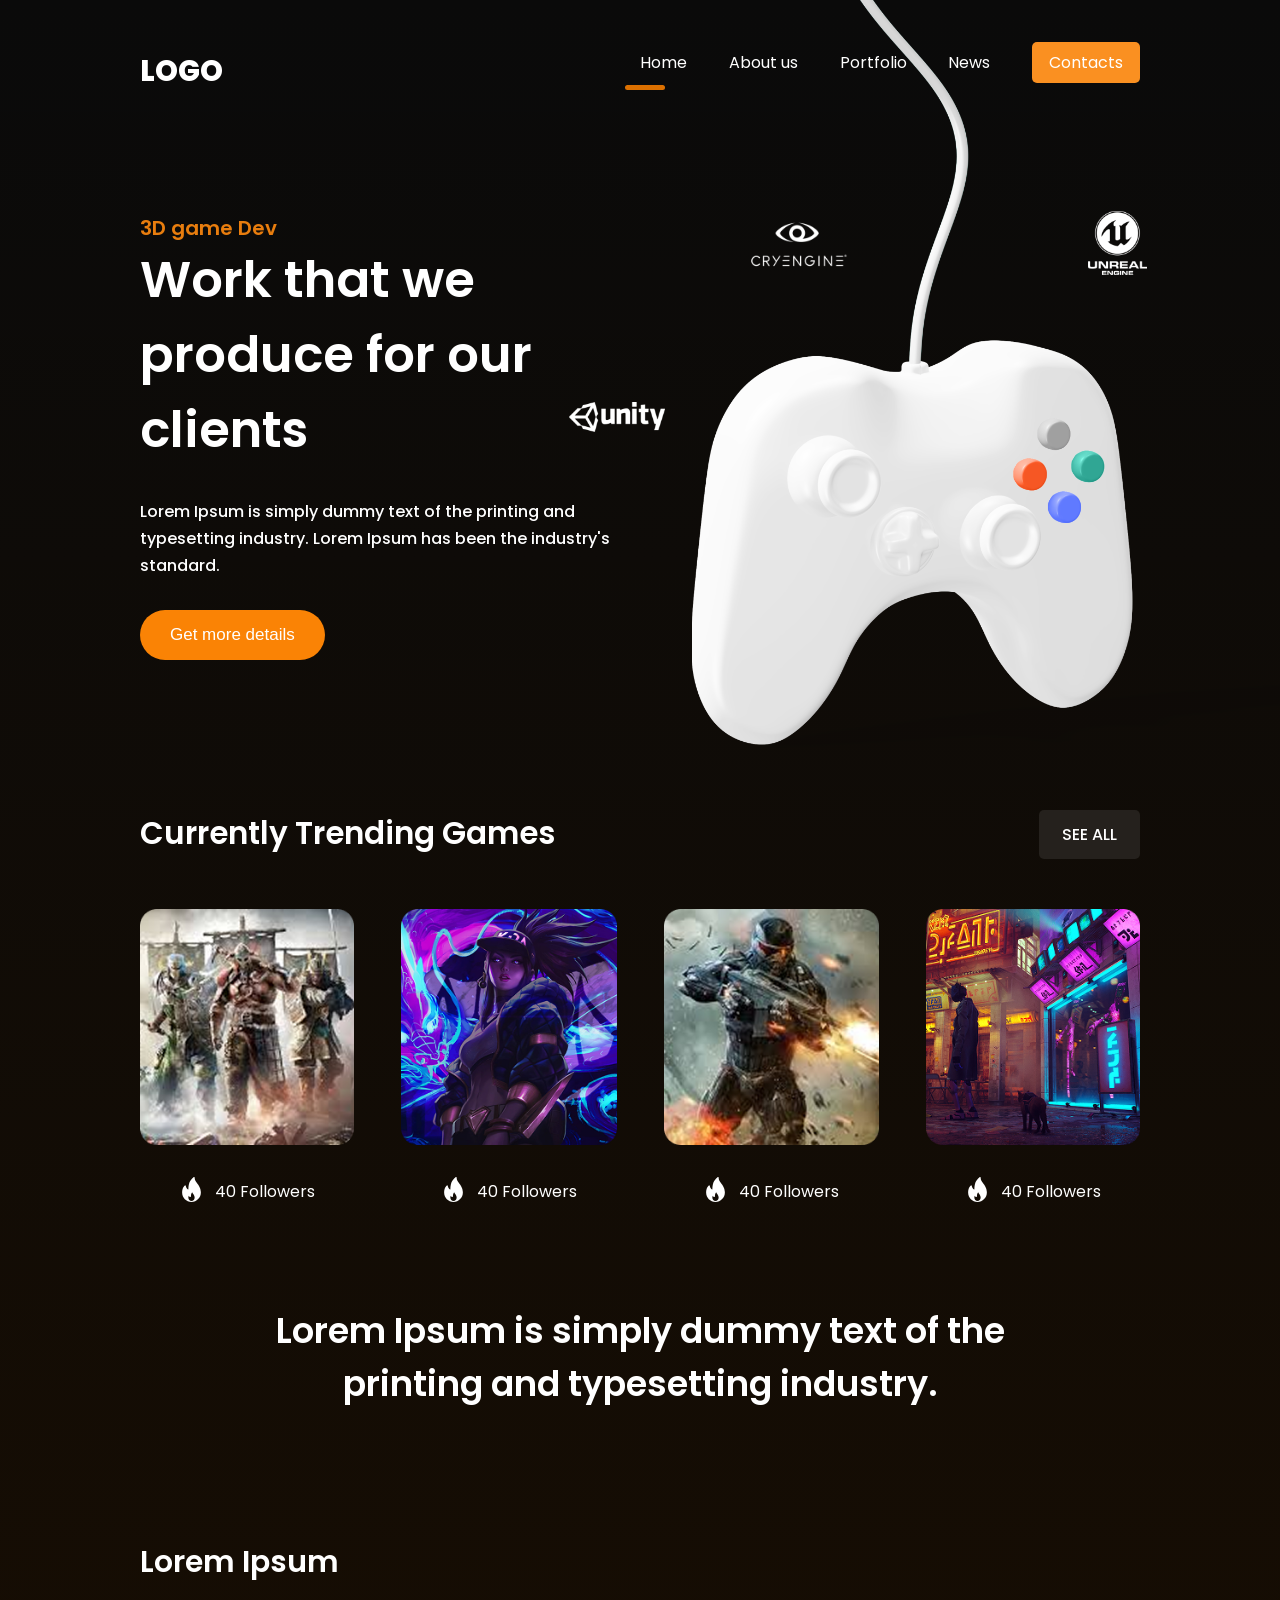
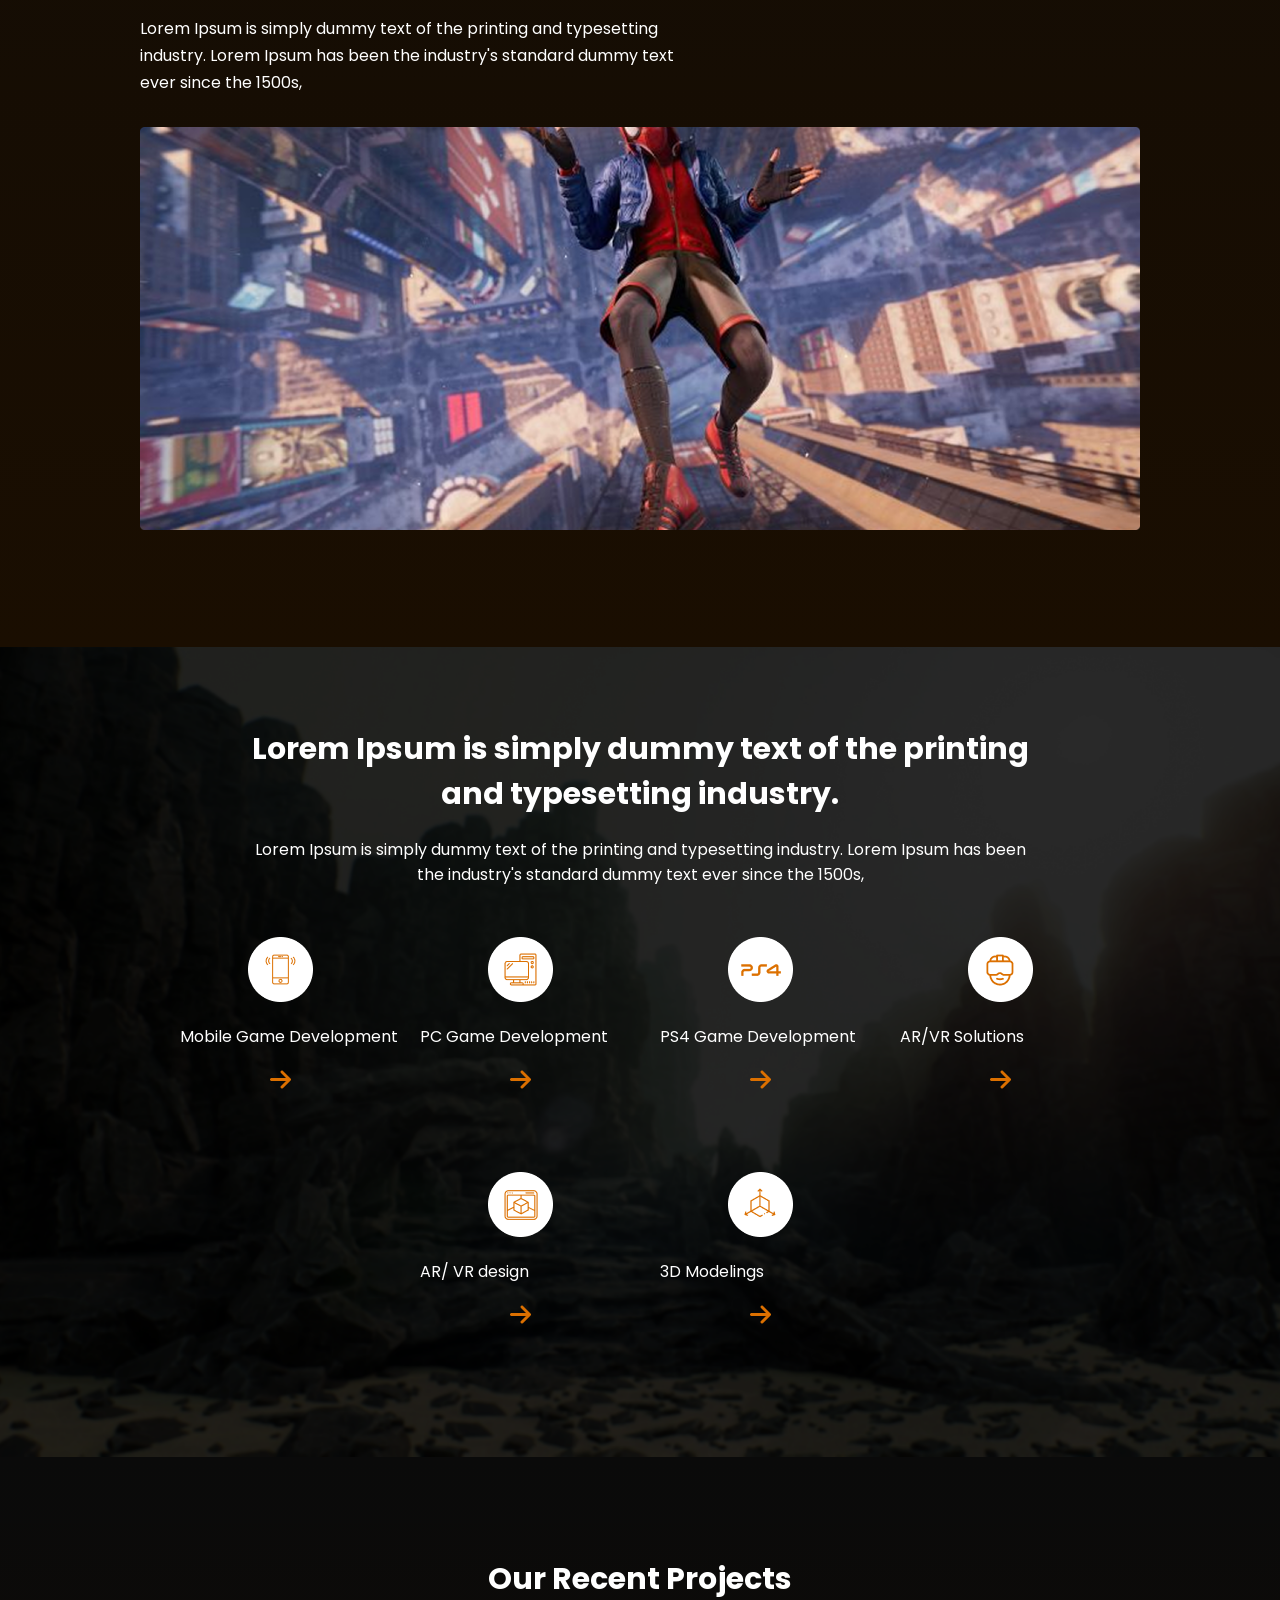
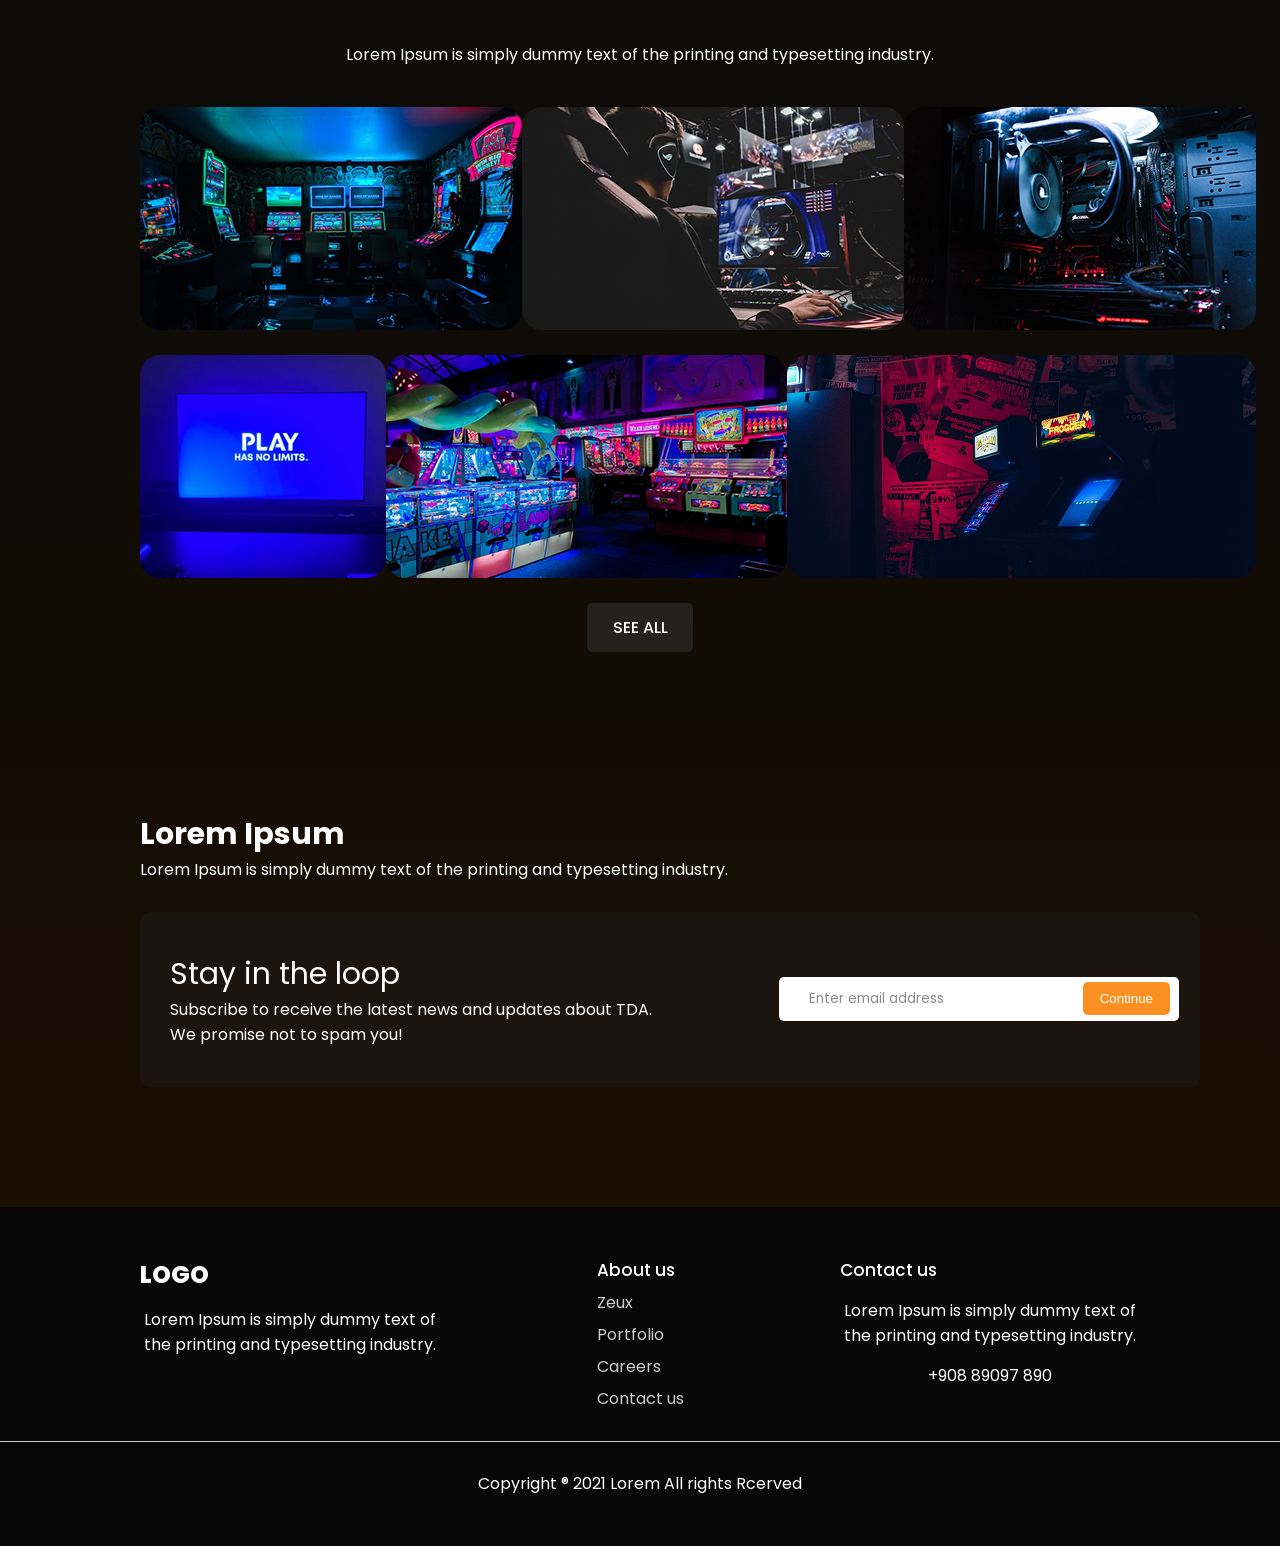
==== index.html @ df9c2403 "first commit" ====
<!DOCTYPE html>
<html lang="en">
<head>
    <meta charset="UTF-8">
    <meta name="viewport" content="width=device-width, initial-scale=1.0">
    <title>Game Website</title>
    <!-- В следующей строке нужна точка для подключения картинки (я её убрал, оказалось можно и без неёй)-->
    <link rel="stylesheet" href="css/main.css">
</head>

<body>
    <div class="wrapper">
        <header class="container">
            <span class="logo">logo</span>
            <nav>
                <ul>
                    <li class="active"><a href="/">Home</a></li>
                    <li><a href="/about.html">About us</a></li>
                    <li><a href="#">Portfolio</a></li>
                    <li><a href="#">News</a></li>
                    <li class="btn"><a href="#">Contacts</a></li>
                </ul>
            </nav>
        </header>

        <div class="hero container">
            <div class="hero--info">
                <h2>3D game Dev</h2>
                <h1>Work that we produce for our clients</h1>
                <p>Lorem Ipsum is simply dummy text of the printing 
                    and typesetting industry. Lorem Ipsum has been 
                    the industry's standard.</p>
                <button class="btn">Get more details</button>
            </div>
            <img src="img/joystick.svg" alt="">
        </div>

        <div class="container trending">
            <a href="#" class="see-all">SEE ALL</a>
            <h3>Currently Trending Games</h3>

            <div class="games">
                <div class="block">
                    <img src="img/game1.png" alt="">
                    <span><img src="img/fire.svg" alt=""> 40 Followers</span>
                </div>
                <div class="block">
                    <img src="img/game2.png" alt="">
                    <span><img src="img/fire.svg" alt=""> 40 Followers</span>
                </div>
                <div class="block">
                    <img src="img/game3.png" alt="">
                    <span><img src="img/fire.svg" alt=""> 40 Followers</span>
                </div>
                <div class="block">
                    <img src="img/game4.png" alt="">
                    <span><img src="img/fire.svg" alt=""> 40 Followers</span>
                </div>
            </div>
        </div>

        <div class="container big-text">
            <p>Lorem Ipsum is simply dummy text of the printing and typesetting industry.</p>
        </div>

        <div class="container banner">
            <h3>Lorem Ipsum</h3>
            <p>Lorem Ipsum is simply dummy text of the printing and typesetting industry. Lorem Ipsum has been the industry's standard dummy text ever since the 1500s,</p>
            <img src="img/banner.png" alt="">
        </div>
    </div>

    <div class="features">
        <div class="container">
            <h3>Lorem Ipsum is simply dummy text of the printing and typesetting industry.</h3>
            <p>Lorem Ipsum is simply dummy text of the printing and typesetting industry. Lorem Ipsum has been the industry's standard dummy text ever since the 1500s,</p>
            <div class="info">
                <div class="block">
                    <img src="img/feature1.png" alt="">
                    <p>Mobile Game Development</p>
                    <img src="img/arrow.png" alt="">
                </div>
                <div class="block">
                    <img src="img/feature2.png" alt="">
                    <p>PC Game Development</p>
                    <img src="img/arrow.png" alt="">
                </div>
                <div class="block">
                    <img src="img/feature3.png" alt="">
                    <p>PS4 Game Development</p>
                    <img src="img/arrow.png" alt="">
                </div>
                <div class="block">
                    <img src="img/feature4.png" alt="">
                    <p>AR/VR Solutions</p>
                    <img src="img/arrow.png" alt="">
                </div>
                <div class="block">
                    <img src="img/feature5.png" alt="">
                    <p>AR/ VR design</p>
                    <img src="img/arrow.png" alt="">
                </div>
                <div class="block">
                    <img src="img/feature6.png" alt="">
                    <p>3D Modelings</p>
                    <img src="img/arrow.png" alt="">
                </div>
            </div>
        </div>
    </div>

    <div class="wrapper">
        <div class="container projects">
            <h3>Our Recent Projects</h3>
            <p>Lorem Ipsum is simply dummy text of the printing and typesetting industry. </p>
            <div class="images">
                <img src="img/images1.png" alt="">
                <img src="img/images2.png" alt="">
                <img src="img/images3.png" alt="">
            </div>
            <div class="images">
                <img src="img/images4.png" alt="">
                <img src="img/images5.png" alt="">
                <img src="img/images6.png" alt="">
            </div>
            <a href="" class="see-all">SEE ALL</a>
        </div>

        <div class="container email">
            <h3>Lorem Ipsum</h3>
            <p>Lorem Ipsum is simply dummy text of the printing and typesetting industry. </p>
            <div class="block">
                <div>
                    <h4>Stay in the loop</h4>
                    <p>Subscribe to receive the latest news and updates about TDA.
                        We promise not to spam you! </p>
                </div>
                <div>
                    <input type="email" placeholder="Enter email address">
                    <button>Continue</button>
                </div>
            </div>
        </div>
    </div>

    <footer>
        <div class="blocks container">
            <div>
                <span class="logo">LOGO</span>
                <p>Lorem Ipsum is simply dummy text of the printing and typesetting industry. </p>
            </div>
            <div>
                <h4>About us</h4>
                <ul>
                    <li>Zeux</li>
                    <li>Portfolio</li>
                    <li>Careers</li>
                    <li>Contact us</li>
                </ul>
            </div>
            <div>
                <h4>Contact us</h4>
                <p>Lorem Ipsum is simply dummy text of the printing and typesetting industry. </p>
                <p>+908 89097 890</p>
            </div>
        </div>
        <hr>
        <p>Copyright ® 2021 Lorem All rights Rcerved</p>
    </footer>
</body>
</html>
---- css/main.css ----
@import url('https://fonts.googleapis.com/css2?family=Poppins:wght@400;500;700;800&display=swap');

* {
    margin: 0;
    padding: 0;
}

body {
    font-family: "Poppins", sans-serif;
    font-weight: 400;
    color: #fff;
    font-size: 16px;
}

a {
    text-decoration: none;
}

img {
    max-width: 100%;
}

.wrapper {
    background: linear-gradient(180deg,rgba(0, 0, 0, 0.96) 0%, rgba(26, 14, 1, 1) 100%);
    width: 100%;
    overflow-x: hidden;
}

.container {
    width: 1000px;
    margin: 0 auto;
}

header {
    padding: 50px 0;
}

header .logo {
    text-transform: uppercase;
    font-size: 29px;
    font-weight: 800;
}

header nav{
    float: right;
    width: 50%;
}

header nav ul {
    list-style: none;
    display: flex;
    justify-content: space-between;
    z-index: 2;
    position: relative;
}

header nav ul li {
    display: inline-block;
}

header nav ul li a {
    color: #fff;
}

header nav ul li.active::after {
    content: '';
    display: block;
    width: 40px;
    height: 5px;
    background: #DC7000;
    border-radius: 10px;
    position: relative;
    top: 10px;
    left: -15px;
}

header nav ul li:not(.active):not(.btn) a:hover {
    border-bottom: 5px solid #DC7000;
}

header nav ul li.btn a, .email .block button {
    background: #FA9021;
    padding: 9px 17px;
    border-radius: 5px;
    transition: all 500ms ease;
}

header nav ul li.btn a:hover, .email .block button:hover {
    background: #a02604;
}

.hero {
    padding-bottom: 100px;
    position: relative;
    z-index: 1;
}

.hero--info {
    width: 530px;
    padding-top: 70px;
}

.hero--info h2 {
    font-weight: 600;
    color:#E87D0E;
    font-size: 20px;
}

.hero--info h1 {
    font-weight: 600;
    font-size: 50px;
}

.hero--info p {
    font-weight: 500;
    line-height: 170%;
    margin: 30px 0;
}

.hero--info .btn, .hero--about .info .btn {
    background: #FA8305;
    color: #fff;
    border-radius: 50px;
    padding: 15px 30px;
    border: 0;
    transition: all 500ms ease;
    font-size: 17px;
}

.hero--info .btn:hover, .hero--about .info .btn:hover {
    cursor: pointer;
    transform: scale(1.1);
    /* background: #a02604; */
}

/* Не получилось расположить джойстик, как нужно */
.hero img {
    position: absolute;
    top: -150px;
    right: -220px;
    /* height: 750px; */
    /* width: 450px; */
}

/* Секция с играми */
.trending {
    padding-top: 50px;
}

.trending h3 {
    font-weight: 600;
    font-size: 31px;
}

.trending .see-all, .projects .see-all {
    background: #25211D;
    color: #fff;
    font-weight: 500;
    /* font-size: 20px; */
    border-radius: 5px;
    /* margin: 20px 10px; */
    padding: 12px 23px;
    float: right;
    display: block;
    transition: all 500ms ease;
}

.trending .see-all:hover, .projects .see-all:hover {
    transform: scale(1.1);
}

.trending .games {
    display: flex;
    justify-content: space-between;
    width: 100%;
    padding: 50px 0;
}

.trending .games .block:not(:first-of-type) {
    margin-left: 47px;
}

.trending .games span {
    display: block;
    text-align: center;
    margin-top: 20px;
}

.trending .games span img {
    position: relative;
    top: 5px;
    margin-right: 7px;
}

.big-text {
    padding: 50px 0;
    font-size: 35px;
    font-weight: 600;
    text-align: center;
    width: 800px;
}

.banner {
    padding: 80px 0;
}

.banner h3 {
    font-size: 30px;
    font-weight: 600;
    margin-bottom: 30px;
}

.banner p {
    line-height: 170%;
    margin-bottom: 30px;
    width: 550px;
    /* font-size: 16px; */
    /* font-weight: 400; */
}

.banner img {
    width: 100%;
    margin-bottom: 30px;
}

/* Секция с изображением */

.features {
    /* Ниже возникли трудности с подключением картинки */
    /* Также в background не смог подключить 'fixed' (фоновая картинка исчезает) */
    background: url('../img/fon.png') no-repeat center center;
    background-size: cover;
    padding: 80px 0;
}

.features h3,
.features p {
    margin-bottom: 20px;
    text-align: center;
    width: 800px;
    margin-left: auto;
    margin-right: auto;
}

.features h3 {
    font-size: 30px;
    font-weight: 700;
}

.features .info {
    display: flex;
    justify-content: center;
    flex-wrap: wrap;
}

.features .info .block {
    /* display: block; */
    text-align: center;
    width: 20%;
    margin: 30px 2%;
}

/* Не получается выравнять надписи ровно под картинками. Блок кода, что идёт дальше, просто мои догадки */
/* ---------------------------------- */
.features .info .block p {
    text-align: justify;
}
/* ---------------------------------- */

.features .info .block img {
    margin-bottom: 15px;
}

.projects {
    padding: 100px 0%;
}

.projects h3 {
    font-size: 30px;
    text-align: center;
    /* font-weight: 700; */
}

.projects p {
    margin: 40px 0;
    text-align: center;
    /* font-size: 14px; */
    /* width: 497px; */
}

/* Изображения расставлены не ровно по центру, относительно вертикальной оси + отступы между ними не соблюдены */
.projects .images {
    display: flex;
    justify-content: space-around;
    margin-bottom: 25px;
    /* align-items: center; */
}

.projects .see-all {
    float: none;
    width: 60px;
    text-align: center;
    margin: 0 auto;
}

/* Нижняя часть */
.email {
    padding-bottom: 120px;
}

.email h3 {
    margin-top: 60px;
    font-size: 30px;
    /* margin-bottom: 20px; */
}

/* Можно прописать стили для нижнего текста */
/* ----------------------------- */
/* .email p {
    font-size: 16px;
    margin-bottom: 50px;
} */
/* ----------------------------- */

.email .block {
    background: #1C140F;
    margin-top: 30px;
    border-radius: 10px;
    padding: 40px 3%;
    width: 94%;
    display: flex;
    justify-content: space-between;
    align-items: center;
    /* Следующю строчку добавил я, чтобы плейсхолдер не вылезал за поля */
    width: 1000px;
}

.email .block h4 {
    font-size: 30px;
    font-weight: 400;
}

.email .block p {
    width: 500px;
}

.email .block input {
    background: #fff;
    outline: none;
    border: 0;
    border-radius: 5px;
    width: 250px;
    font-family: "Poppins", sans-serif;
    font-weight: 400;
    padding: 12px 30px;
    position: relative;
    right: -100px;
    z-index: 1;
    padding-right: 120px;
}

.email .block input::placeholder {
    color: #898989
}

.email .block button {
    cursor: pointer;
    border: 0;
    padding: 13px, 17px;
    position: relative;
    z-index: 2;
    color: #fff;
}

/* Страница про нас */
.hero--about {
    position: relative;
}

.hero--about .info {
    width: 500px;
    padding: 250px 0;
}

.hero--about .info h1 {
    margin-bottom: 15px;
    font-size: 30px;
    width: 425px;
}

.hero--about .info p {
    font-size: 15px;
    width: 414px;
    margin-bottom: 40px;
}

.hero--about img {
    position: absolute;
    right: -300px;
    top: 0;
}

.work {
    padding: 80px 0;
}

.work h2 {
    font-size: 25px;
    margin-bottom: 40px;
}

.work .blocks {
    display: flex;
    justify-content: space-between;
}

.work .blocks .block {
    width: 25%;
    background: #1C140F;
    padding: 50px 35px;
    border-radius: 10px;
    margin-bottom: 100px;
}

.work .blocks .block h3 {
    font-size: 20px;
    margin: 20px 0;
}

.work .blocks .block p {
    font-size: 14px;
}

.work .blocks .block .badge {
    border-radius: 7px;
    padding: 7px 12px;
    font-size: 14px;
    margin-bottom: 20px;
}

.work .blocks .block .badge.purple {
    background: #560F67;
}

.work .blocks .block .badge.brown {
    background: #31190D;
}

.work .blocks .block .badge.green {
    background: #192A1D;
}

/* Footer */
footer {
    background: #070707;
    padding: 50px 0;
    /* width: 100%; */
}

footer .blocks {
    display: flex;
    justify-content: space-between;
}

footer .blocks .logo {
    font-size: 24px;
    font-weight: 800;
}

footer .blocks p {
    width: 300px;
    margin: 15px 0;
}

footer .blocks h4 {
    font-size: 17px;
    font-weight: 500;
}

footer .blocks ul {
    list-style: none;
}

footer .blocks ul li {
    margin-top: 7px;
    opacity: 0.8;
}

footer hr {
    margin: 30px 0;
    border: 0;
    height: 0.6px;
    background: #ccc;
}

footer p {
    text-align: center;
}
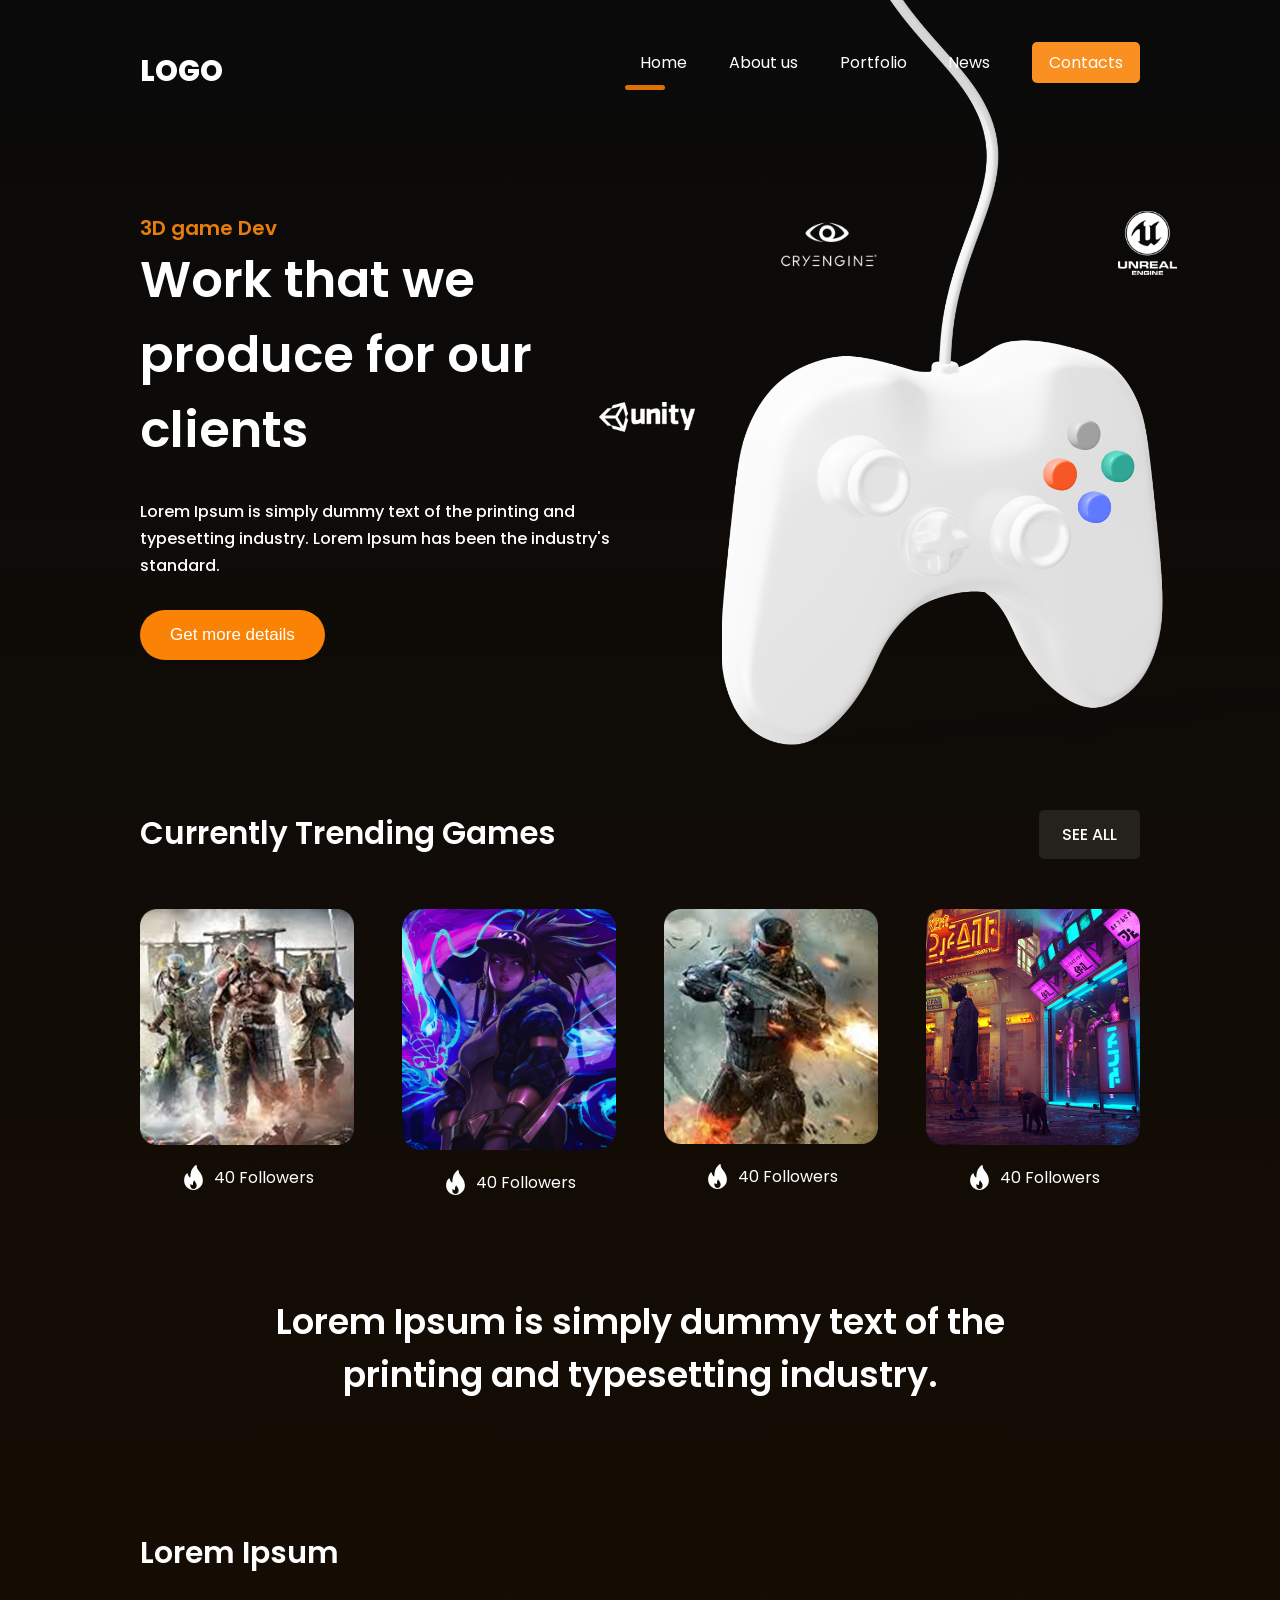
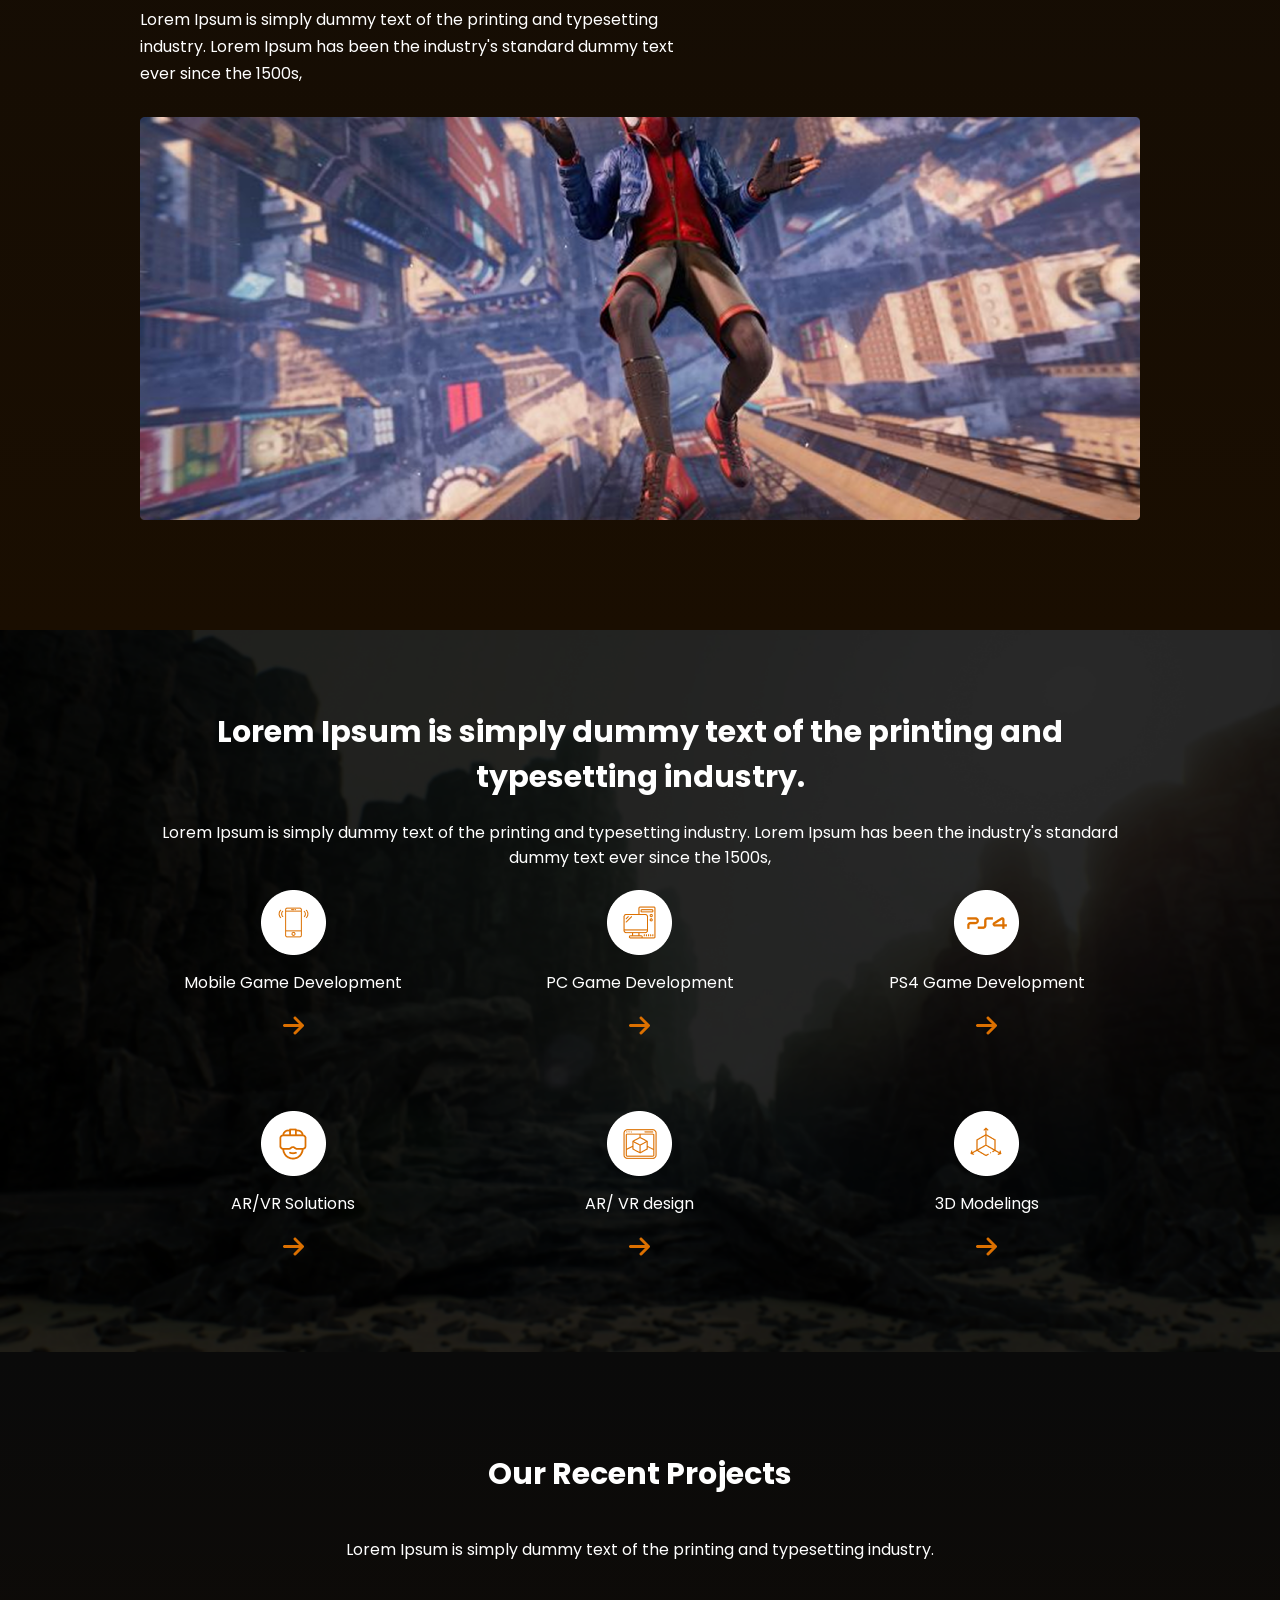
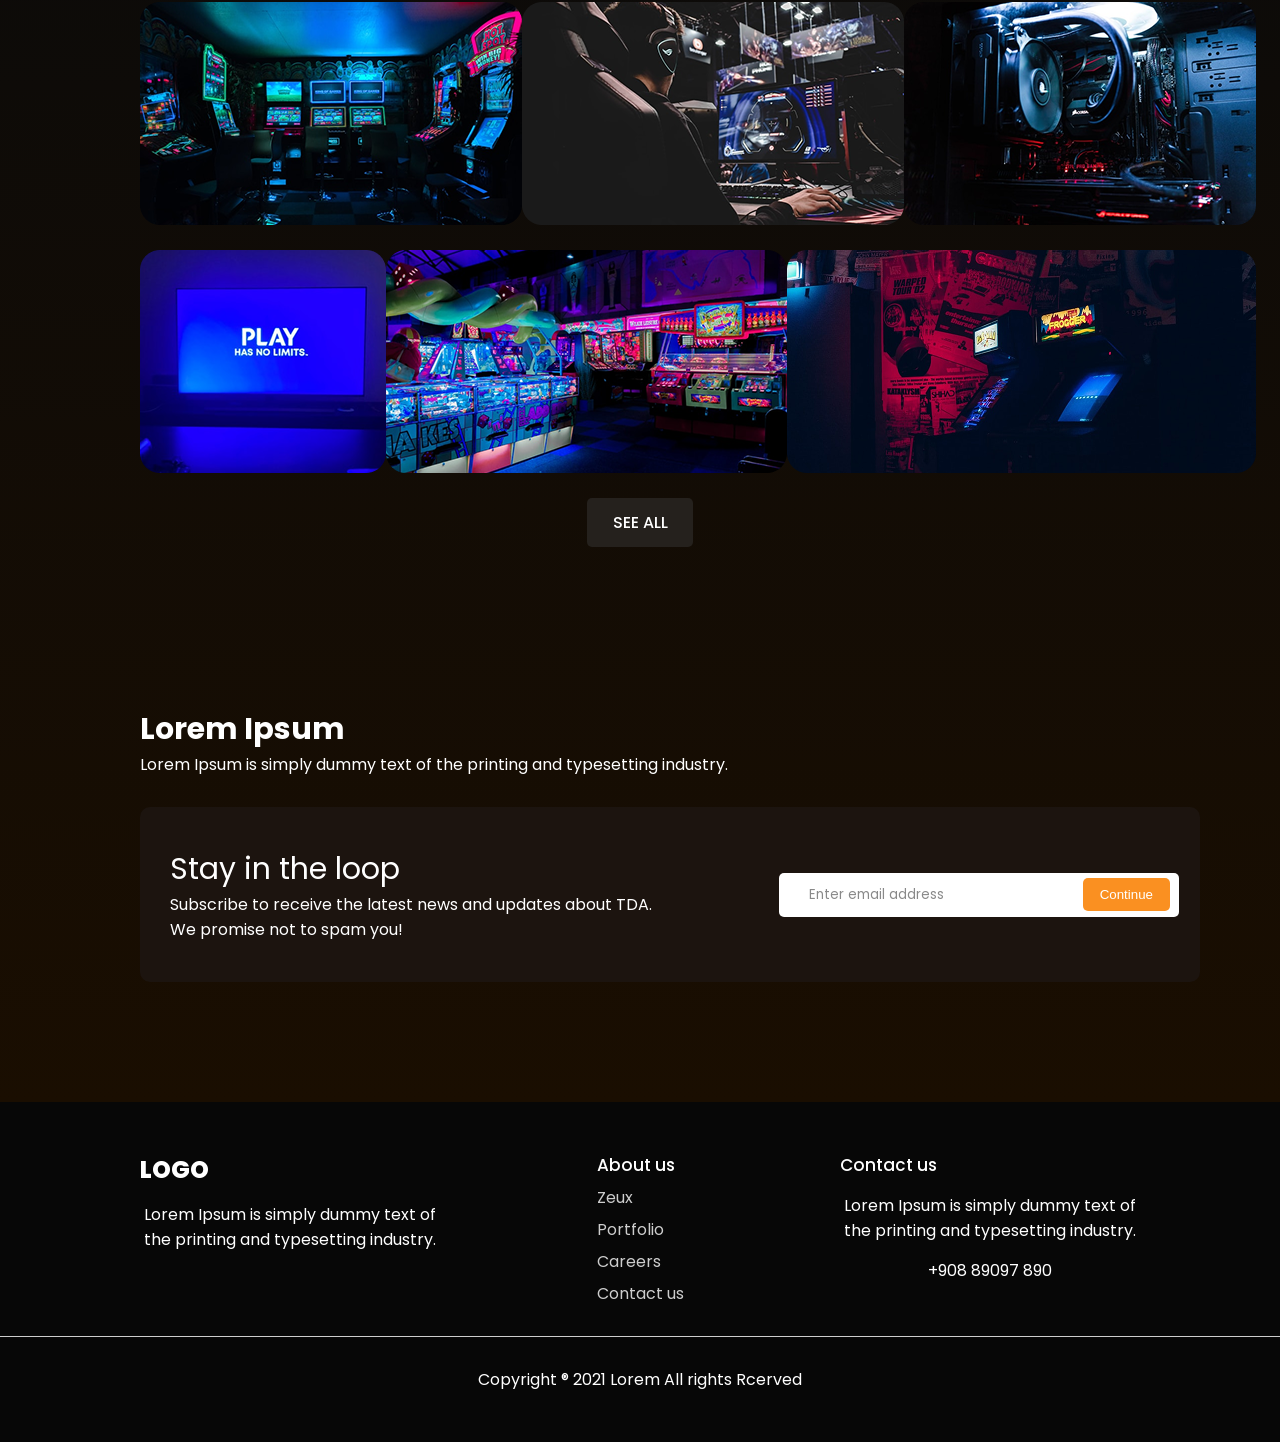
==== commit d70e6a02: "code review" ====
--- a/index.html
+++ b/index.html
@@ -10,25 +10,29 @@
 
 <body>
     <div class="wrapper">
-        <header class="container">
-            <span class="logo">logo</span>
-            <nav>
-                <ul>
-                    <li class="active"><a href="/">Home</a></li>
-                    <li><a href="/about.html">About us</a></li>
-                    <li><a href="#">Portfolio</a></li>
-                    <li><a href="#">News</a></li>
-                    <li class="btn"><a href="#">Contacts</a></li>
-                </ul>
-            </nav>
+        <header>
+            <div class="container">
+                <span class="logo">logo</span>
+                <nav>
+                    <ul>
+                        <li class="active"><span>Home</span></li>
+                        <li><a href="/about.html">About us</a></li>
+                        <li><a href="#">Portfolio</a></li>
+                        <li><a href="#">News</a></li>
+                        <li class="btn">
+                            <a href="#">Contacts</a>
+                        </li>
+                    </ul>
+                </nav>
+            </div>
         </header>
 
         <div class="hero container">
             <div class="hero--info">
                 <h2>3D game Dev</h2>
                 <h1>Work that we produce for our clients</h1>
-                <p>Lorem Ipsum is simply dummy text of the printing 
-                    and typesetting industry. Lorem Ipsum has been 
+                <p>Lorem Ipsum is simply dummy text of the printing
+                    and typesetting industry. Lorem Ipsum has been
                     the industry's standard.</p>
                 <button class="btn">Get more details</button>
             </div>
@@ -42,19 +46,31 @@
             <div class="games">
                 <div class="block">
                     <img src="img/game1.png" alt="">
-                    <span><img src="img/fire.svg" alt=""> 40 Followers</span>
+                    <span class="block-heading">
+                        <img src="img/fire.svg" alt="">
+                        <span>40 Followers</span>
+                    </span>
                 </div>
                 <div class="block">
-                    <img src="img/game2.png" alt="">
-                    <span><img src="img/fire.svg" alt=""> 40 Followers</span>
+                    <img class="game-preview" src="img/game2.jpg" alt="">
+                    <span class="block-heading">
+                        <img src="img/fire.svg" alt="">
+                        <span>40 Followers</span>
+                    </span>
                 </div>
                 <div class="block">
                     <img src="img/game3.png" alt="">
-                    <span><img src="img/fire.svg" alt=""> 40 Followers</span>
+                    <span class="block-heading">
+                        <img src="img/fire.svg" alt="">
+                        <span>40 Followers</span>
+                    </span>
                 </div>
                 <div class="block">
                     <img src="img/game4.png" alt="">
-                    <span><img src="img/fire.svg" alt=""> 40 Followers</span>
+                    <span class="block-heading">
+                        <img src="img/fire.svg" alt="">
+                        <span>40 Followers</span>
+                    </span>
                 </div>
             </div>
         </div>
--- a/css/main.css
+++ b/css/main.css
@@ -18,6 +18,7 @@
 
 img {
     max-width: 100%;
+    display: block;
 }
 
 .wrapper {
@@ -27,7 +28,8 @@
 }
 
 .container {
-    width: 1000px;
+    max-width: 1000px;
+    padding: 0 30px;
     margin: 0 auto;
 }
 
@@ -176,20 +178,18 @@
     padding: 50px 0;
 }
 
-.trending .games .block:not(:first-of-type) {
-    margin-left: 47px;
-}
-
-.trending .games span {
-    display: block;
-    text-align: center;
+.trending > .games {
+    display: grid;
+    grid-template-columns: repeat(4, 1fr);
+    gap: 48px;
+}
+
+.trending .games > .block > .block-heading {
+    display: flex;
+    align-items: center;
+    justify-content: center;
     margin-top: 20px;
-}
-
-.trending .games span img {
-    position: relative;
-    top: 5px;
-    margin-right: 7px;
+    gap: 8px;
 }
 
 .big-text {
@@ -237,7 +237,6 @@
 .features p {
     margin-bottom: 20px;
     text-align: center;
-    width: 800px;
     margin-left: auto;
     margin-right: auto;
 }
@@ -249,30 +248,27 @@
 
 .features .info {
     display: flex;
-    justify-content: center;
-    flex-wrap: wrap;
+    flex-direction: column;
+    column-gap: 40px;
+    row-gap: 60px;
 }
 
 .features .info .block {
-    /* display: block; */
-    text-align: center;
-    width: 20%;
-    margin: 30px 2%;
-}
-
-/* Не получается выравнять надписи ровно под картинками. Блок кода, что идёт дальше, просто мои догадки */
-/* ---------------------------------- */
-.features .info .block p {
-    text-align: justify;
-}
-/* ---------------------------------- */
+    display: flex;
+    flex-direction: column;
+    align-items: center;
+}
+
+.features .info .block > p {
+    white-space: nowrap;
+}
 
 .features .info .block img {
     margin-bottom: 15px;
 }
 
 .projects {
-    padding: 100px 0%;
+    padding: 100px 0;
 }
 
 .projects h3 {
@@ -496,3 +492,20 @@
 footer p {
     text-align: center;
 }
+
+.game-preview {
+    border-radius: 20px;
+}
+
+@media screen and (min-width: 570px) {
+    .features .info {
+        display: grid;
+        grid-template-columns: repeat(2, 1fr);
+    }
+}
+
+@media screen and (min-width: 768px) {
+    .features .info {
+        grid-template-columns: repeat(3, 1fr);
+    }
+}
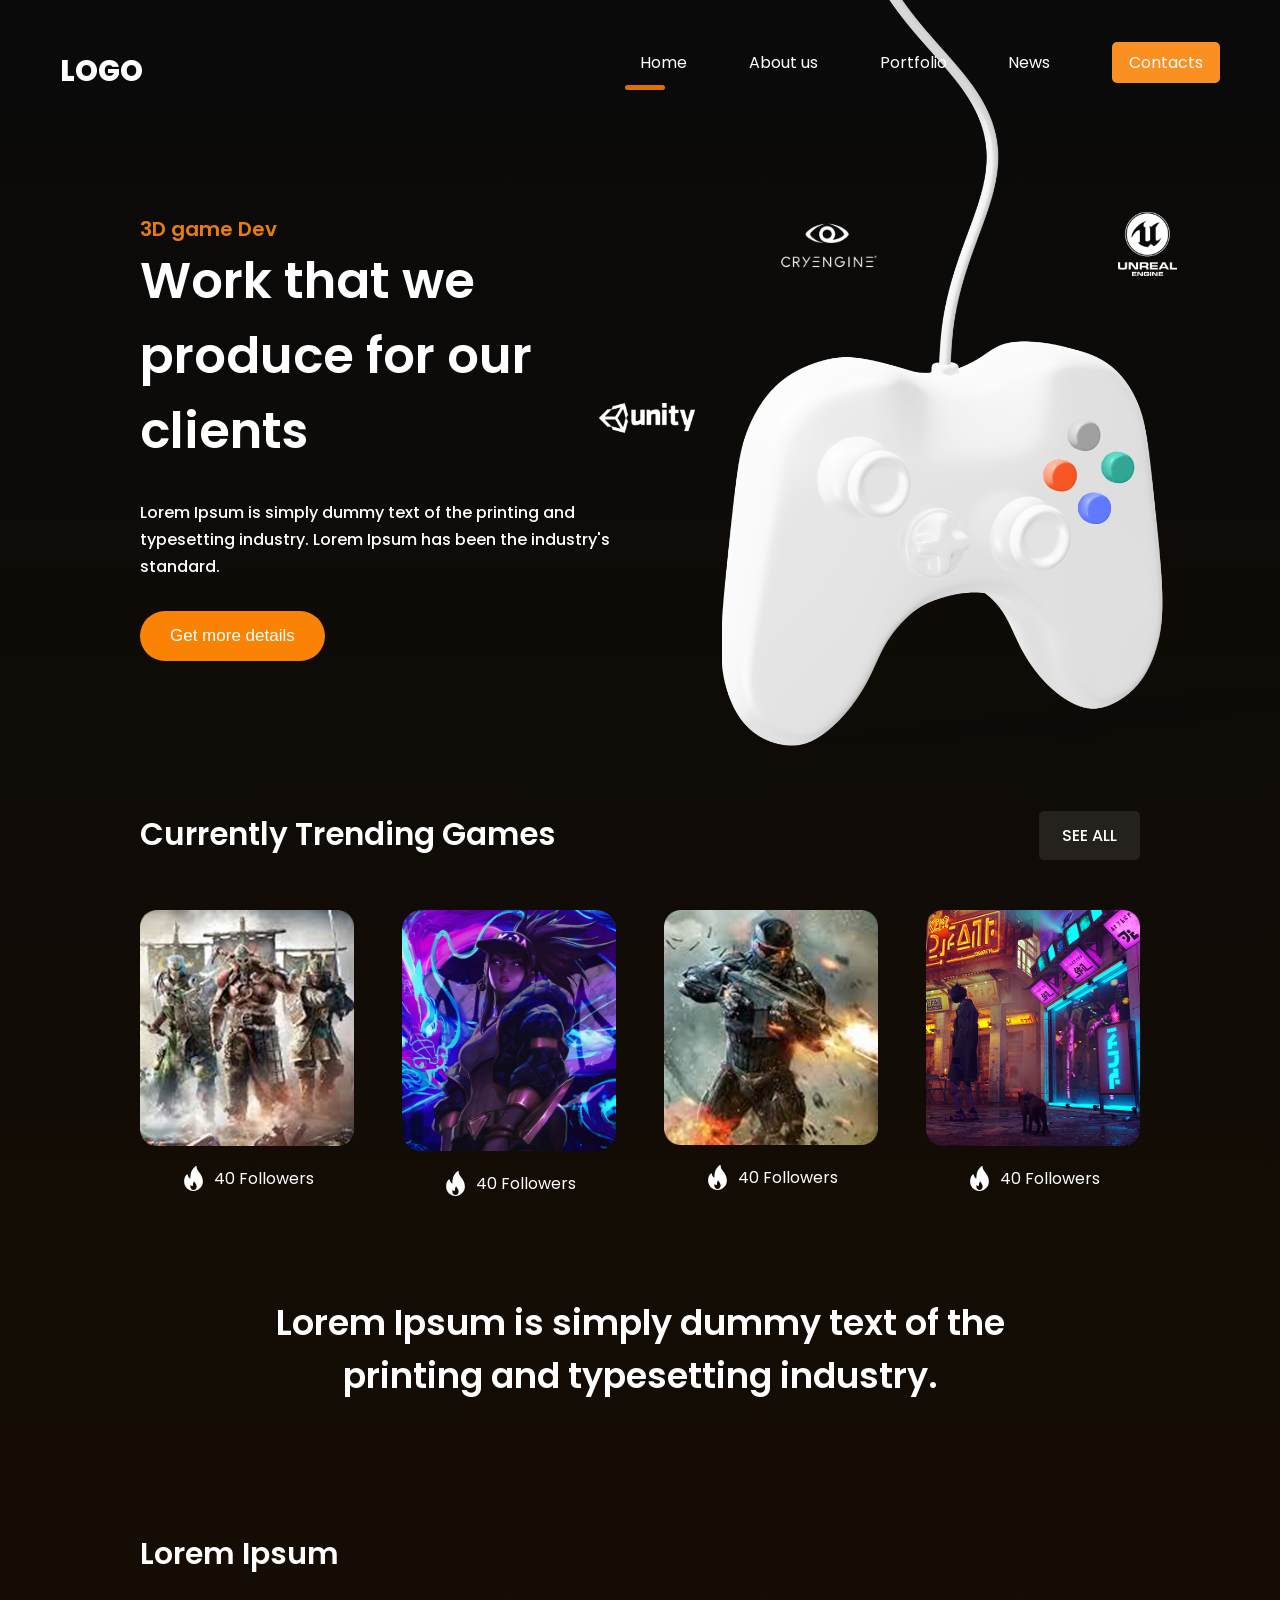
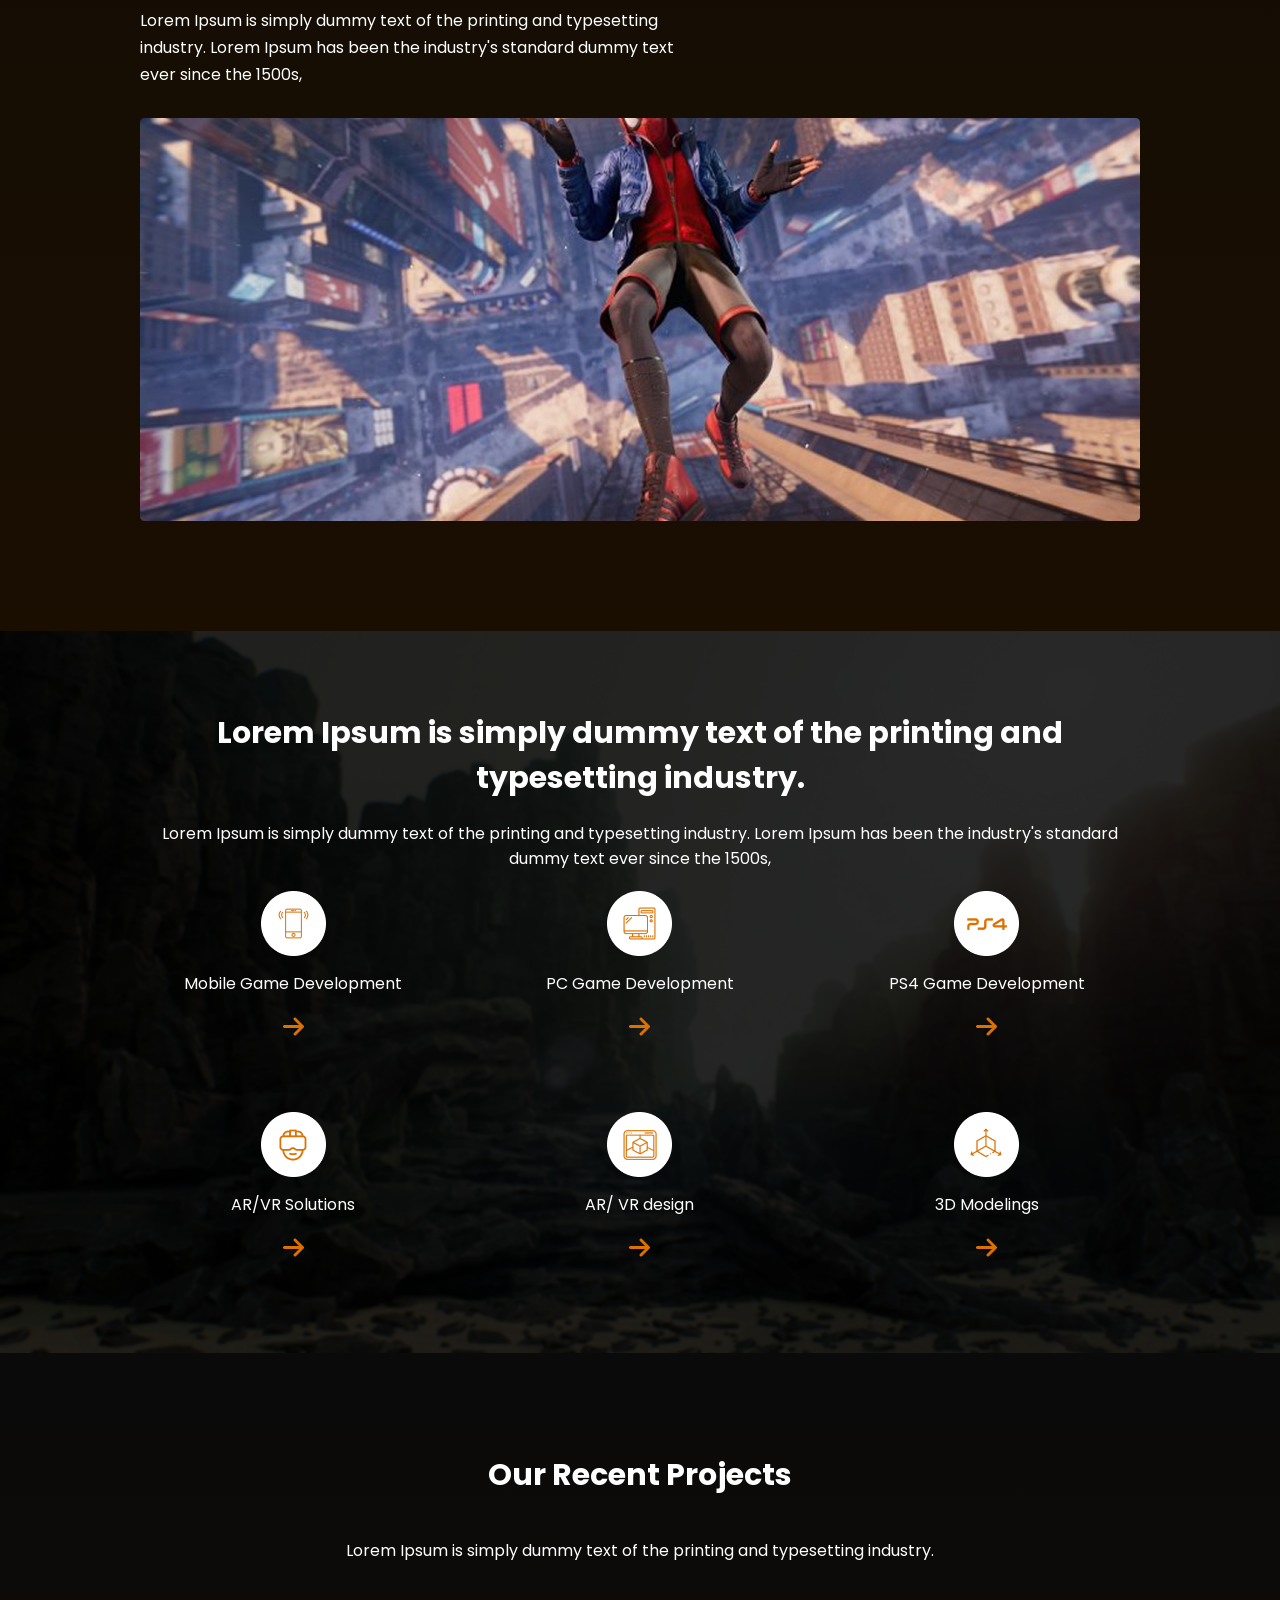
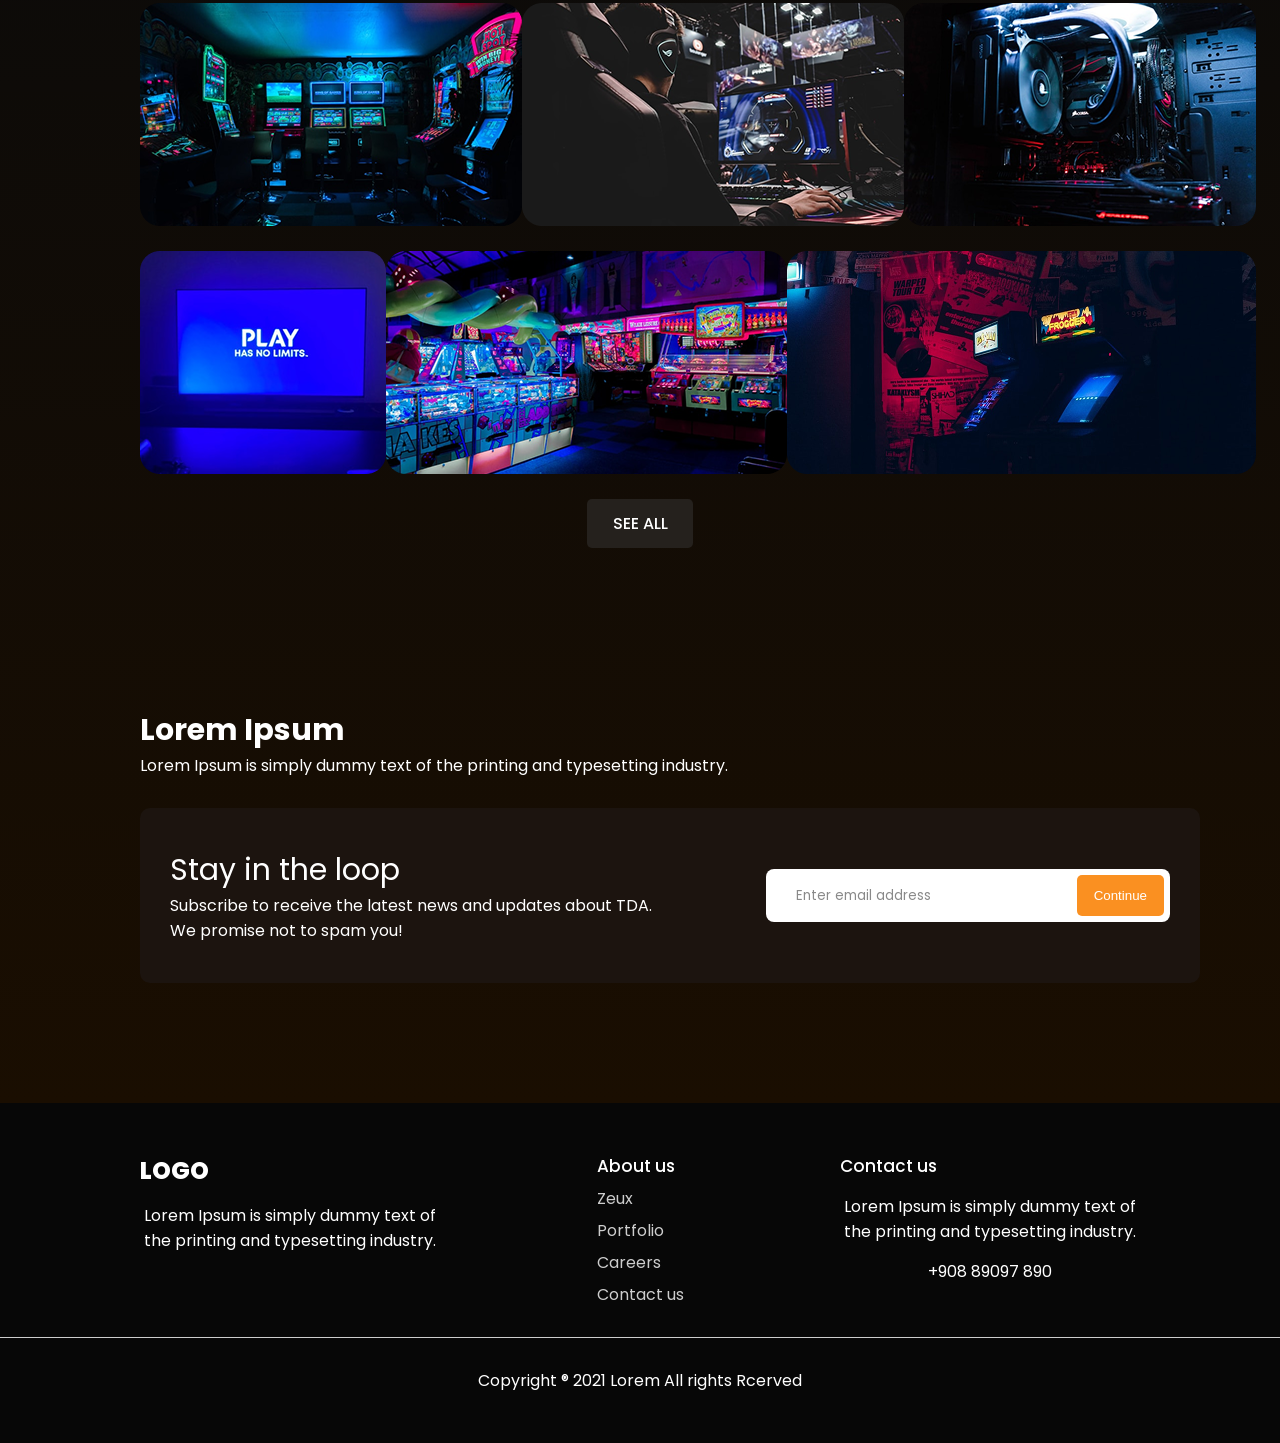
==== commit 784f3fee: "code-review: fix header" ====
--- a/index.html
+++ b/index.html
@@ -10,21 +10,19 @@
 
 <body>
     <div class="wrapper">
-        <header>
-            <div class="container">
-                <span class="logo">logo</span>
-                <nav>
-                    <ul>
-                        <li class="active"><span>Home</span></li>
-                        <li><a href="/about.html">About us</a></li>
-                        <li><a href="#">Portfolio</a></li>
-                        <li><a href="#">News</a></li>
-                        <li class="btn">
-                            <a href="#">Contacts</a>
-                        </li>
-                    </ul>
-                </nav>
-            </div>
+        <header class="header">
+            <span class="logo">logo</span>
+            <nav>
+                <ul>
+                    <li class="active"><span>Home</span></li>
+                    <li><a href="/about.html">About us</a></li>
+                    <li><a href="#">Portfolio</a></li>
+                    <li><a href="#">News</a></li>
+                    <li class="btn">
+                        <a href="#">Contacts</a>
+                    </li>
+                </ul>
+            </nav>
         </header>
 
         <div class="hero container">
@@ -151,8 +149,8 @@
                     <p>Subscribe to receive the latest news and updates about TDA.
                         We promise not to spam you! </p>
                 </div>
-                <div>
-                    <input type="email" placeholder="Enter email address">
+                <div class="email-field">
+                    <input type="text" placeholder="Enter email address">
                     <button>Continue</button>
                 </div>
             </div>
--- a/css/main.css
+++ b/css/main.css
@@ -5,6 +5,7 @@
     padding: 0;
 }
 
+html,
 body {
     font-family: "Poppins", sans-serif;
     font-weight: 400;
@@ -34,7 +35,11 @@
 }
 
 header {
-    padding: 50px 0;
+    position: fixed;
+    width: 100%;
+    padding: 50px 60px;
+    box-sizing: border-box;
+    z-index: 1;
 }
 
 header .logo {
@@ -92,9 +97,9 @@
 }
 
 .hero {
+    position: relative;
+    margin-top: 144px;
     padding-bottom: 100px;
-    position: relative;
-    z-index: 1;
 }
 
 .hero--info {
@@ -323,11 +328,9 @@
     margin-top: 30px;
     border-radius: 10px;
     padding: 40px 3%;
-    width: 94%;
     display: flex;
     justify-content: space-between;
     align-items: center;
-    /* Следующю строчку добавил я, чтобы плейсхолдер не вылезал за поля */
     width: 1000px;
 }
 
@@ -340,19 +343,26 @@
     width: 500px;
 }
 
-.email .block input {
+.email > .block {
+}
+
+.email .block .email-field {
+    display: flex;
+    align-items: center;
+    justify-content: space-between;
     background: #fff;
+    border: 0;
+    border-radius: 8px;
+    width: 368px;
+    font-weight: 400;
+    padding: 6px 6px 6px 30px;
+    position: relative;
+}
+
+.email .block .email-field > input {
     outline: none;
-    border: 0;
-    border-radius: 5px;
-    width: 250px;
+    border: none;
     font-family: "Poppins", sans-serif;
-    font-weight: 400;
-    padding: 12px 30px;
-    position: relative;
-    right: -100px;
-    z-index: 1;
-    padding-right: 120px;
 }
 
 .email .block input::placeholder {
@@ -362,7 +372,7 @@
 .email .block button {
     cursor: pointer;
     border: 0;
-    padding: 13px, 17px;
+    padding: 13px 17px;
     position: relative;
     z-index: 2;
     color: #fff;
